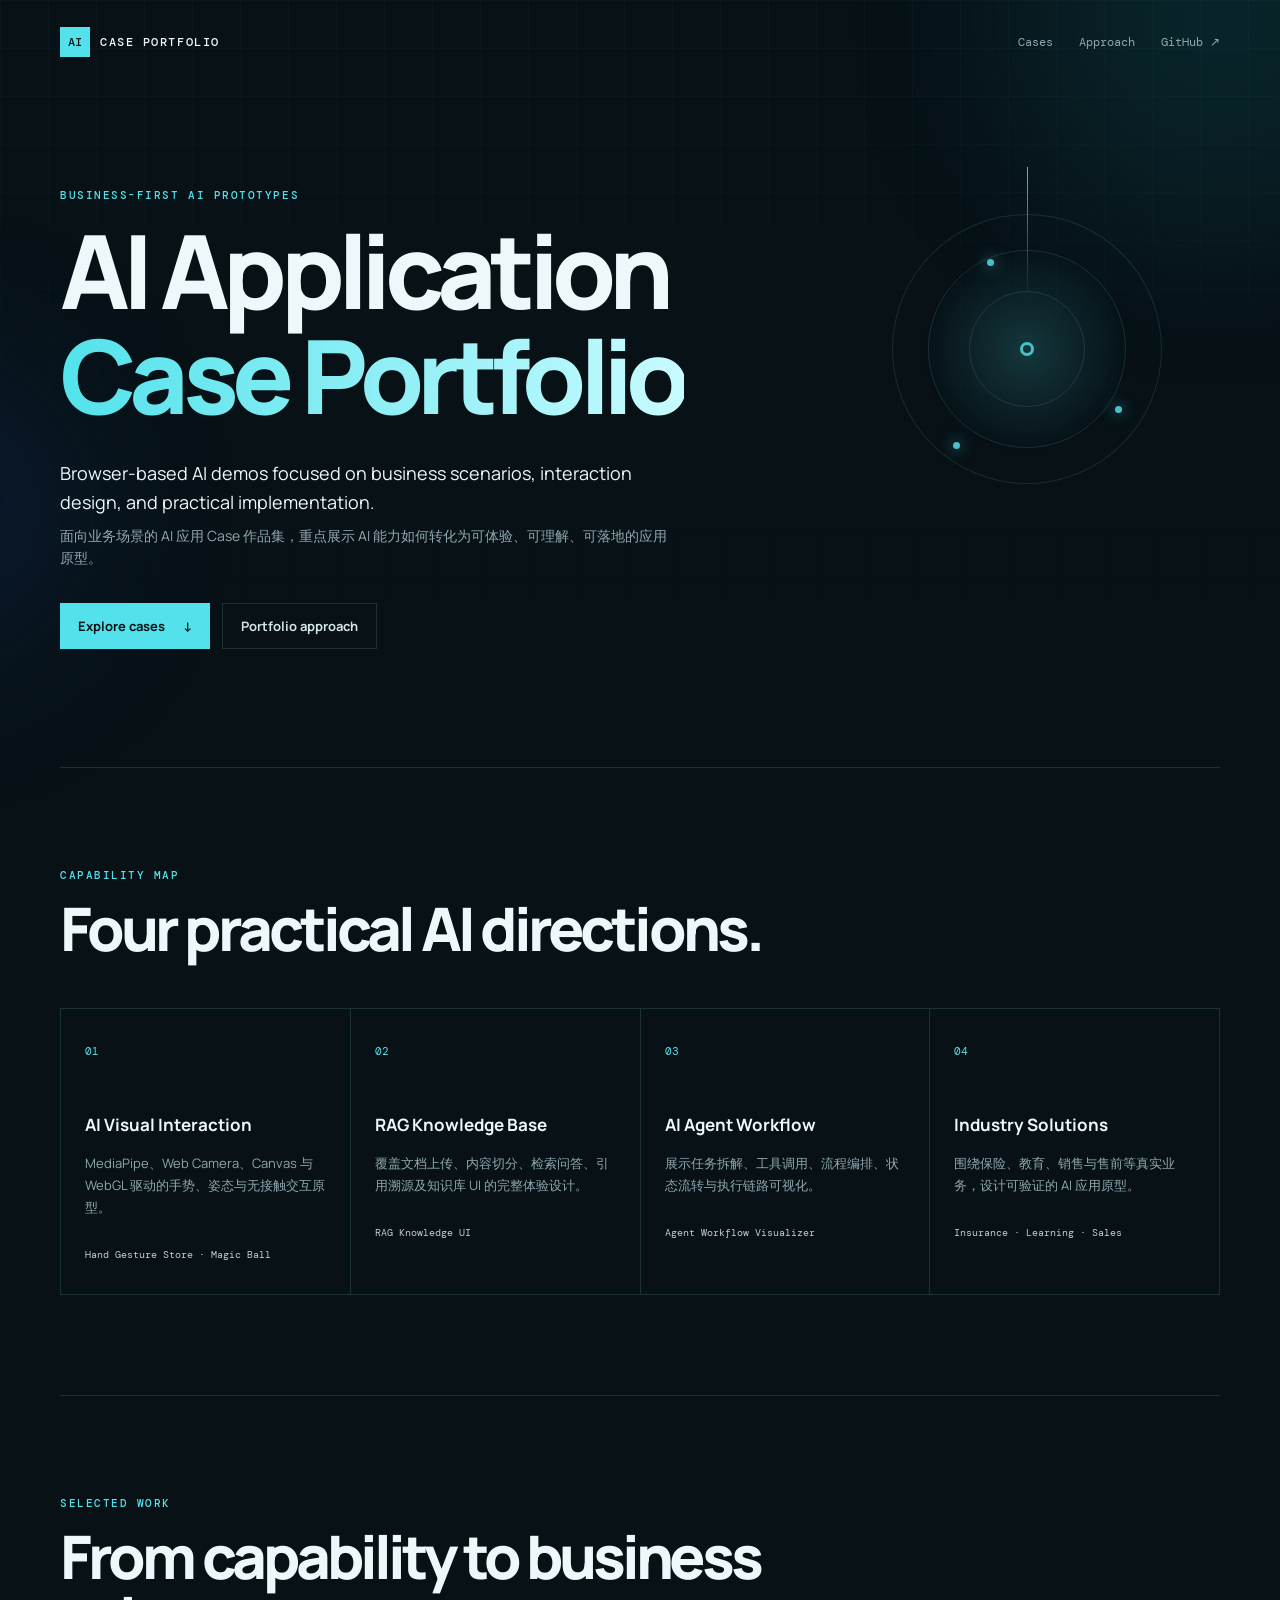
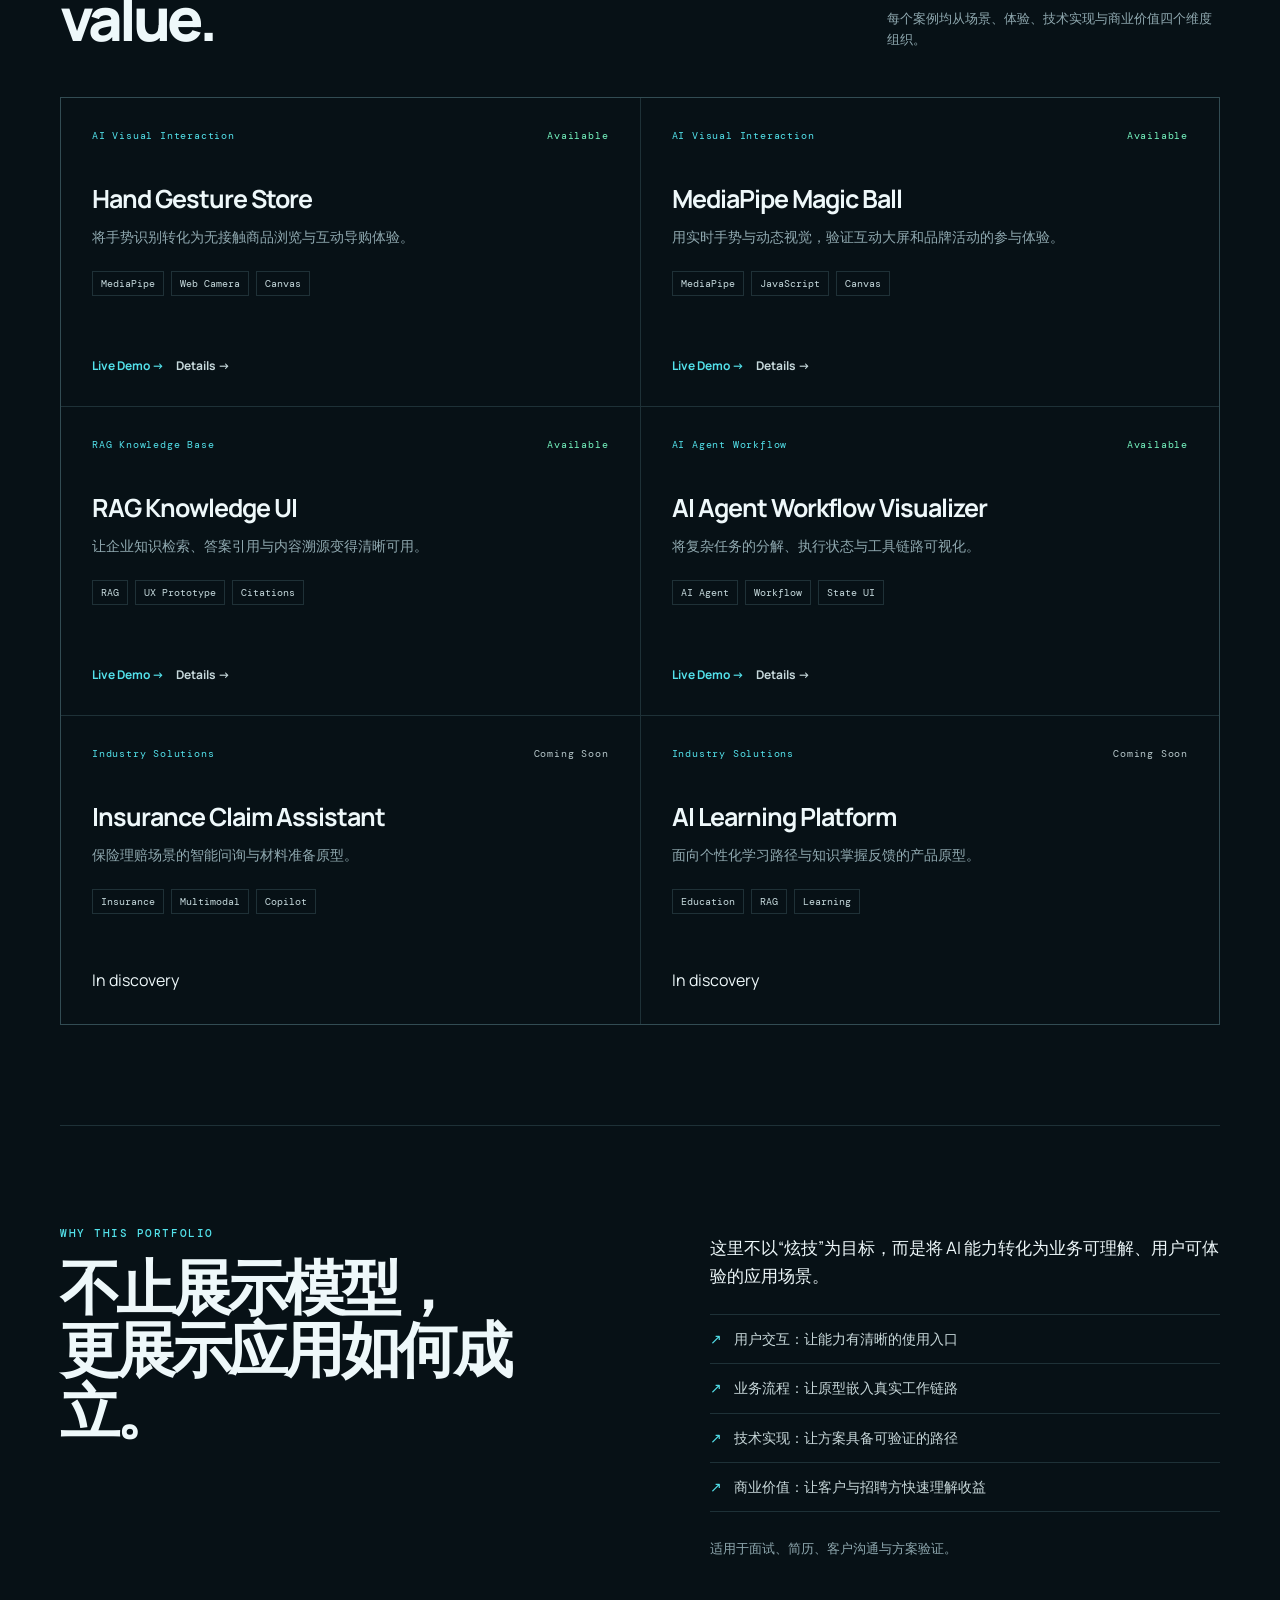
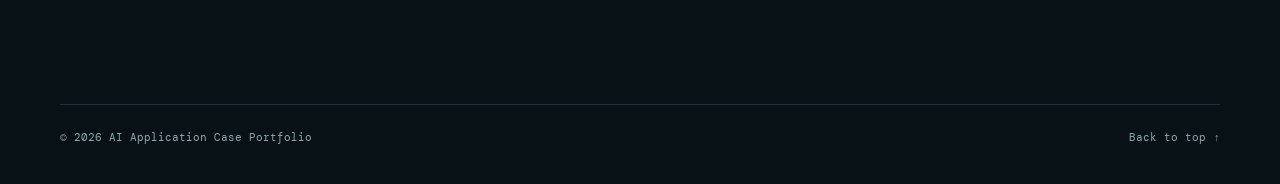
==== index.html @ acb5e0bf "Initial AI case portfolio" ====
<!doctype html>
<html lang="en">
  <head>
    <meta charset="UTF-8" />
    <meta name="viewport" content="width=device-width, initial-scale=1.0" />
    <meta name="description" content="AI application case portfolio — business-first, browser-based demos." />
    <title>AI Application Case Portfolio</title>
    <link rel="icon" href="favicon.svg" type="image/svg+xml" />
    <link rel="stylesheet" href="style.css" />
  </head>
  <body>
    <div class="site-glow glow-one"></div><div class="site-glow glow-two"></div>
    <header class="site-header container">
      <a class="brand" href="./" aria-label="AI Case Portfolio home"><span class="brand-mark">AI</span><span>CASE PORTFOLIO</span></a>
      <nav aria-label="Primary navigation"><a href="#cases">Cases</a><a href="#approach">Approach</a><a href="https://github.com/AI-Application-Projects" target="_blank" rel="noreferrer">GitHub ↗</a></nav>
    </header>
    <main>
      <section class="hero container" aria-labelledby="hero-title">
        <p class="eyebrow">BUSINESS-FIRST AI PROTOTYPES</p>
        <h1 id="hero-title">AI Application<br /><span>Case Portfolio</span></h1>
        <p class="hero-lead">Browser-based AI demos focused on business scenarios, interaction design, and practical implementation.</p>
        <p class="hero-cn">面向业务场景的 AI 应用 Case 作品集，重点展示 AI 能力如何转化为可体验、可理解、可落地的应用原型。</p>
        <div class="hero-actions"><a class="button button-primary" href="#cases">Explore cases <span>↓</span></a><a class="button button-quiet" href="#approach">Portfolio approach</a></div>
        <div class="signal-map" aria-hidden="true"><span></span><span></span><span></span><i></i><b></b></div>
      </section>

      <section class="container section category-section" aria-labelledby="categories-title">
        <div class="section-heading"><p class="eyebrow">CAPABILITY MAP</p><h2 id="categories-title">Four practical AI directions.</h2></div>
        <div class="category-grid">
          <article class="category"><span class="category-no">01</span><h3>AI Visual Interaction</h3><p>MediaPipe、Web Camera、Canvas 与 WebGL 驱动的手势、姿态与无接触交互原型。</p><span>Hand Gesture Store · Magic Ball</span></article>
          <article class="category"><span class="category-no">02</span><h3>RAG Knowledge Base</h3><p>覆盖文档上传、内容切分、检索问答、引用溯源及知识库 UI 的完整体验设计。</p><span>RAG Knowledge UI</span></article>
          <article class="category"><span class="category-no">03</span><h3>AI Agent Workflow</h3><p>展示任务拆解、工具调用、流程编排、状态流转与执行链路可视化。</p><span>Agent Workflow Visualizer</span></article>
          <article class="category"><span class="category-no">04</span><h3>Industry Solutions</h3><p>围绕保险、教育、销售与售前等真实业务，设计可验证的 AI 应用原型。</p><span>Insurance · Learning · Sales</span></article>
        </div>
      </section>

      <section id="cases" class="container section case-section" aria-labelledby="cases-title">
        <div class="section-heading section-heading-row"><div><p class="eyebrow">SELECTED WORK</p><h2 id="cases-title">From capability to business value.</h2></div><p>每个案例均从场景、体验、技术实现与商业价值四个维度组织。</p></div>
        <div id="case-grid" class="case-grid" aria-live="polite"></div>
      </section>

      <section id="approach" class="container section approach" aria-labelledby="approach-title">
        <div><p class="eyebrow">WHY THIS PORTFOLIO</p><h2 id="approach-title">不止展示模型，<br />更展示应用如何成立。</h2></div>
        <div class="approach-copy"><p>这里不以“炫技”为目标，而是将 AI 能力转化为业务可理解、用户可体验的应用场景。</p><ul><li>用户交互：让能力有清晰的使用入口</li><li>业务流程：让原型嵌入真实工作链路</li><li>技术实现：让方案具备可验证的路径</li><li>商业价值：让客户与招聘方快速理解收益</li></ul><p class="muted">适用于面试、简历、客户沟通与方案验证。</p></div>
      </section>
    </main>
    <footer class="container site-footer"><span>© <span id="year"></span> AI Application Case Portfolio</span><a href="#top">Back to top ↑</a></footer>
    <script src="main.js"></script>
  </body>
</html>
---- style.css ----
@import url('https://fonts.googleapis.com/css2?family=DM+Mono:wght@400;500&family=Manrope:wght@400;500;600;700;800&display=swap');
:root{--bg:#071116;--surface:#0c1a20;--line:rgba(157,219,229,.16);--text:#eef8fa;--muted:#8fa8af;--accent:#53e2eb;--accent-2:#629fff;--max:1160px}*{box-sizing:border-box}html{scroll-behavior:smooth}body{margin:0;background:var(--bg);color:var(--text);font-family:Manrope,Arial,sans-serif;line-height:1.6;overflow-x:hidden}body:before{content:"";position:fixed;inset:0;pointer-events:none;background-image:linear-gradient(rgba(110,205,220,.035) 1px,transparent 1px),linear-gradient(90deg,rgba(110,205,220,.035) 1px,transparent 1px);background-size:48px 48px;mask-image:linear-gradient(to bottom,#000,transparent 70%)}a{color:inherit;text-decoration:none}.container{width:min(calc(100% - 48px),var(--max));margin:0 auto}.site-header{height:84px;display:flex;justify-content:space-between;align-items:center;position:relative;z-index:2}.brand{font:500 12px 'DM Mono',monospace;letter-spacing:.13em;display:flex;align-items:center;gap:10px}.brand-mark{display:grid;place-items:center;width:30px;height:30px;background:var(--accent);color:#061114;font-weight:500;letter-spacing:0}.site-header nav{display:flex;gap:26px;font:12px 'DM Mono',monospace;color:var(--muted)}.site-header nav a:hover,.site-footer a:hover{color:var(--accent)}.hero{position:relative;padding:104px 0 118px;min-height:660px}.eyebrow{margin:0 0 16px;color:var(--accent);font:500 11px 'DM Mono',monospace;letter-spacing:.14em}.hero h1,.section h2{margin:0;font-weight:800;letter-spacing:-.065em;line-height:1.03}.hero h1{font-size:clamp(50px,8vw,104px);max-width:840px}.hero h1 span{color:transparent;background:linear-gradient(90deg,var(--accent),#c7fbff);background-clip:text}.hero-lead{max-width:590px;margin:30px 0 8px;font-size:18px}.hero-cn{max-width:620px;margin:0;color:var(--muted);font-size:14px}.hero-actions{display:flex;gap:12px;margin-top:34px}.button{display:inline-flex;align-items:center;justify-content:center;gap:18px;min-height:46px;padding:0 18px;font-size:13px;font-weight:700;transition:transform .2s,background .2s}.button:hover{transform:translateY(-2px)}.button-primary{background:var(--accent);color:#071116}.button-quiet{border:1px solid var(--line);color:#d4e4e7}.signal-map{position:absolute;right:5%;top:130px;width:270px;height:270px;border:1px solid var(--line);border-radius:50%;opacity:.85;background:radial-gradient(circle,rgba(83,226,235,.22),transparent 55%);animation:drift 8s ease-in-out infinite}.signal-map:before,.signal-map:after{content:"";position:absolute;border:1px solid var(--line);border-radius:50%;inset:35px}.signal-map:after{inset:76px}.signal-map span{position:absolute;width:7px;height:7px;border-radius:50%;background:var(--accent);box-shadow:0 0 16px var(--accent)}.signal-map span:nth-child(1){top:44px;left:94px}.signal-map span:nth-child(2){right:39px;bottom:70px}.signal-map span:nth-child(3){bottom:34px;left:60px}.signal-map i{position:absolute;width:1px;height:130px;background:linear-gradient(var(--accent),transparent);left:50%;top:-48px}.signal-map b{position:absolute;width:14px;height:14px;left:calc(50% - 7px);top:calc(50% - 7px);border:3px solid var(--accent);border-radius:50%}.site-glow{position:fixed;border-radius:50%;pointer-events:none;filter:blur(90px);opacity:.18}.glow-one{width:420px;height:420px;background:#167986;top:-190px;right:-150px}.glow-two{width:300px;height:300px;background:#2349a8;top:40%;left:-220px}.section{padding:100px 0;border-top:1px solid var(--line);position:relative}.section h2{font-size:clamp(34px,4.7vw,60px)}.category-grid{display:grid;grid-template-columns:repeat(4,1fr);margin-top:48px;border-top:1px solid var(--line);border-left:1px solid var(--line)}.category{min-height:270px;padding:28px 24px;border-right:1px solid var(--line);border-bottom:1px solid var(--line);transition:background .25s}.category:hover{background:rgba(83,226,235,.055)}.category-no{font:11px 'DM Mono',monospace;color:var(--accent)}.category h3{margin:48px 0 14px;font-size:17px}.category p{color:var(--muted);font-size:13px;line-height:1.7;margin:0 0 22px}.category>span:last-child{font:10px 'DM Mono',monospace;color:#bfd1d5}.section-heading-row{display:flex;justify-content:space-between;align-items:end;gap:40px}.section-heading-row>p{max-width:340px;margin:0;color:var(--muted);font-size:13px}.case-grid{margin-top:48px;display:grid;grid-template-columns:repeat(2,1fr);gap:1px;background:var(--line);border:1px solid var(--line)}.case-card{padding:31px;background:var(--bg);min-height:308px;display:flex;flex-direction:column;position:relative;transition:background .2s}.case-card:hover{background:#0b1a20}.case-top{display:flex;justify-content:space-between;gap:12px;align-items:start}.case-category,.status{font:10px 'DM Mono',monospace;letter-spacing:.08em}.case-category{color:var(--accent)}.status{color:#b6c7ca}.status.available{color:#75f5c0}.case-card h3{font-size:25px;line-height:1.2;letter-spacing:-.04em;margin:42px 0 12px;max-width:400px}.case-card p{font-size:14px;color:var(--muted);margin:0}.tags{display:flex;flex-wrap:wrap;gap:7px;margin:22px 0}.tag{font:10px 'DM Mono',monospace;border:1px solid var(--line);padding:5px 8px;color:#c6dadd}.case-actions{display:flex;gap:12px;margin-top:auto}.case-actions a{font-size:12px;font-weight:700;color:var(--accent)}.case-actions a:last-child{color:#c7d9dc}.approach{display:grid;grid-template-columns:1fr 1fr;gap:12%;padding-bottom:120px}.approach-copy{padding-top:8px}.approach-copy p{margin:0 0 25px;font-size:17px}.approach-copy ul{list-style:none;margin:0;padding:0;border-top:1px solid var(--line)}.approach-copy li{padding:13px 0;border-bottom:1px solid var(--line);font-size:14px;color:#c8d8da}.approach-copy li:before{content:'↗';color:var(--accent);margin-right:12px}.approach-copy .muted{color:var(--muted);font-size:13px;margin-top:26px}.site-footer{border-top:1px solid var(--line);padding:25px 0 40px;display:flex;justify-content:space-between;color:var(--muted);font:11px 'DM Mono',monospace}@keyframes drift{50%{transform:translateY(14px) rotate(8deg)}}@media(max-width:760px){.container{width:min(calc(100% - 32px),var(--max))}.site-header{height:70px}.site-header nav{gap:14px;font-size:10px}.hero{min-height:610px;padding:85px 0}.signal-map{width:190px;height:190px;top:260px;right:0;opacity:.38}.hero-lead{font-size:16px}.category-grid,.case-grid{grid-template-columns:1fr}.category{min-height:auto}.category h3{margin-top:28px}.section{padding:68px 0}.section-heading-row,.approach{display:block}.section-heading-row>p{margin-top:18px}.case-card{min-height:285px}.approach-copy{margin-top:34px}.site-footer{gap:18px;line-height:1.5}}
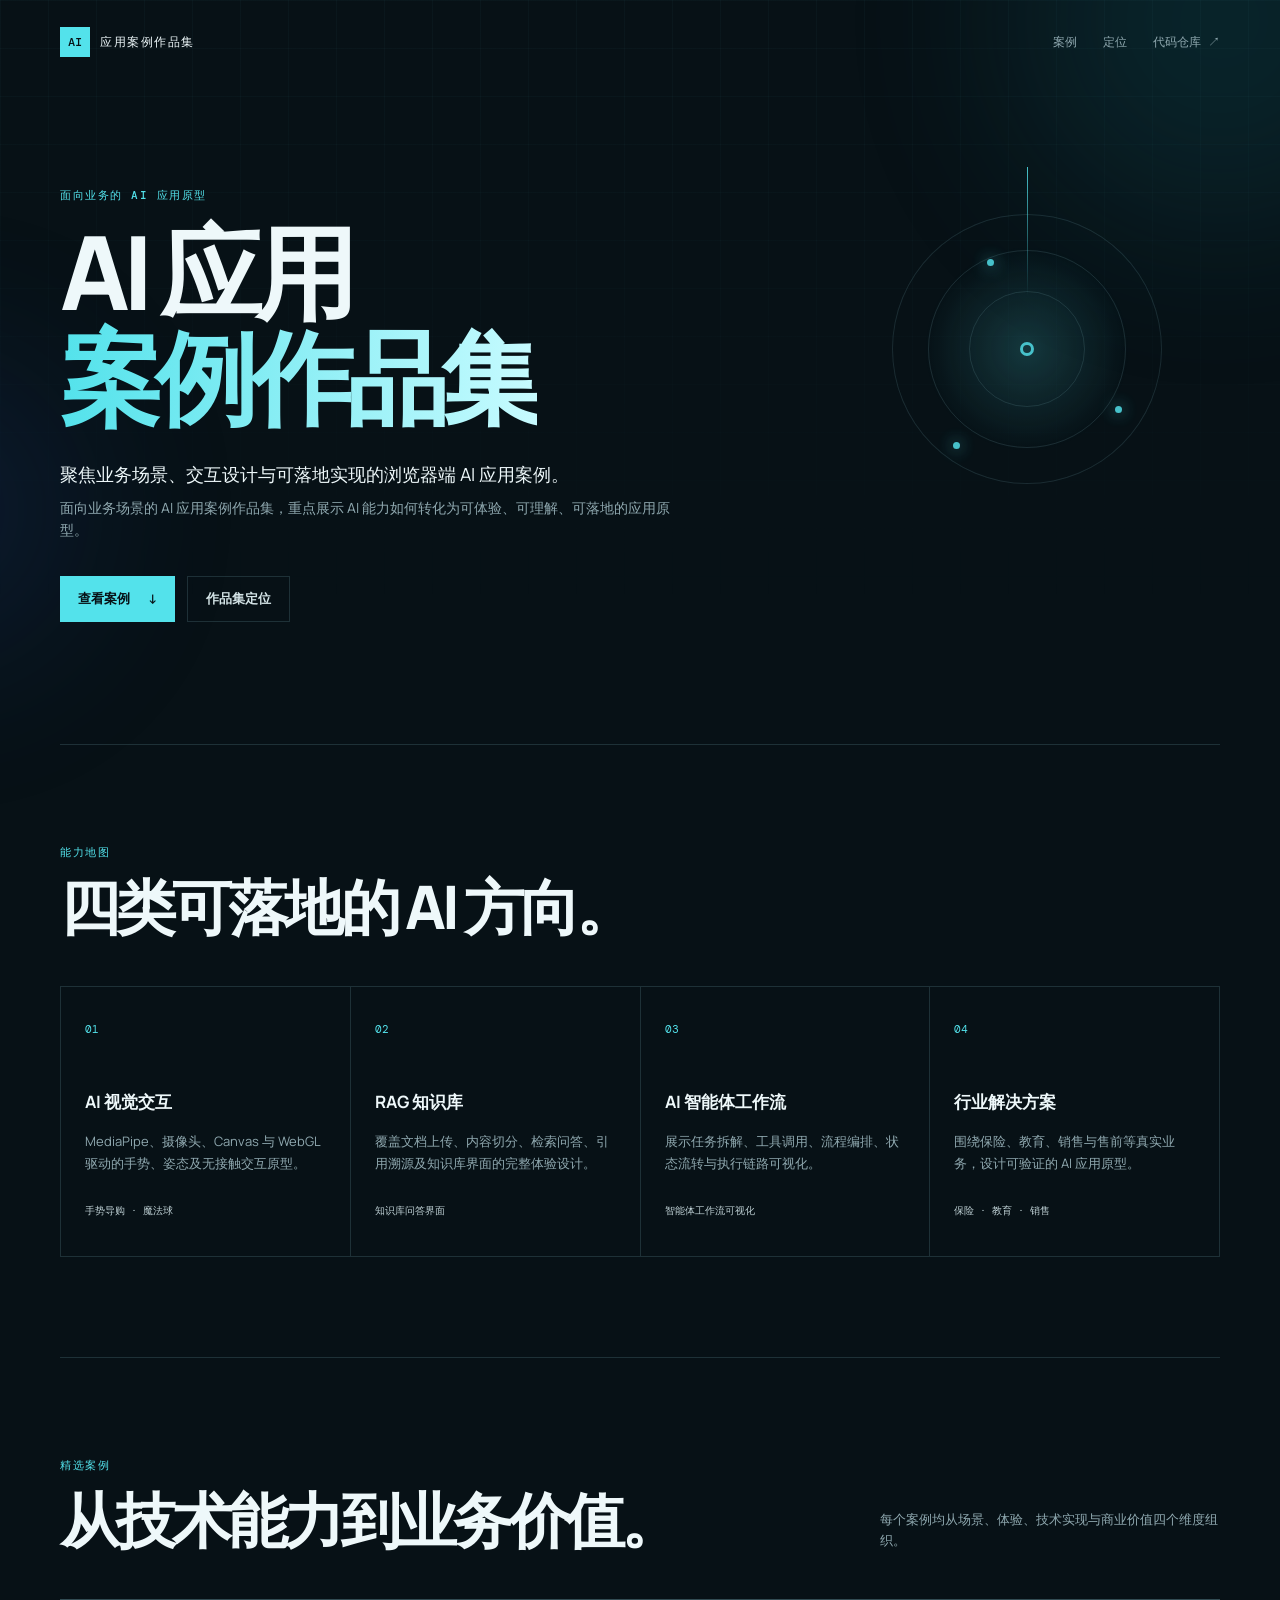
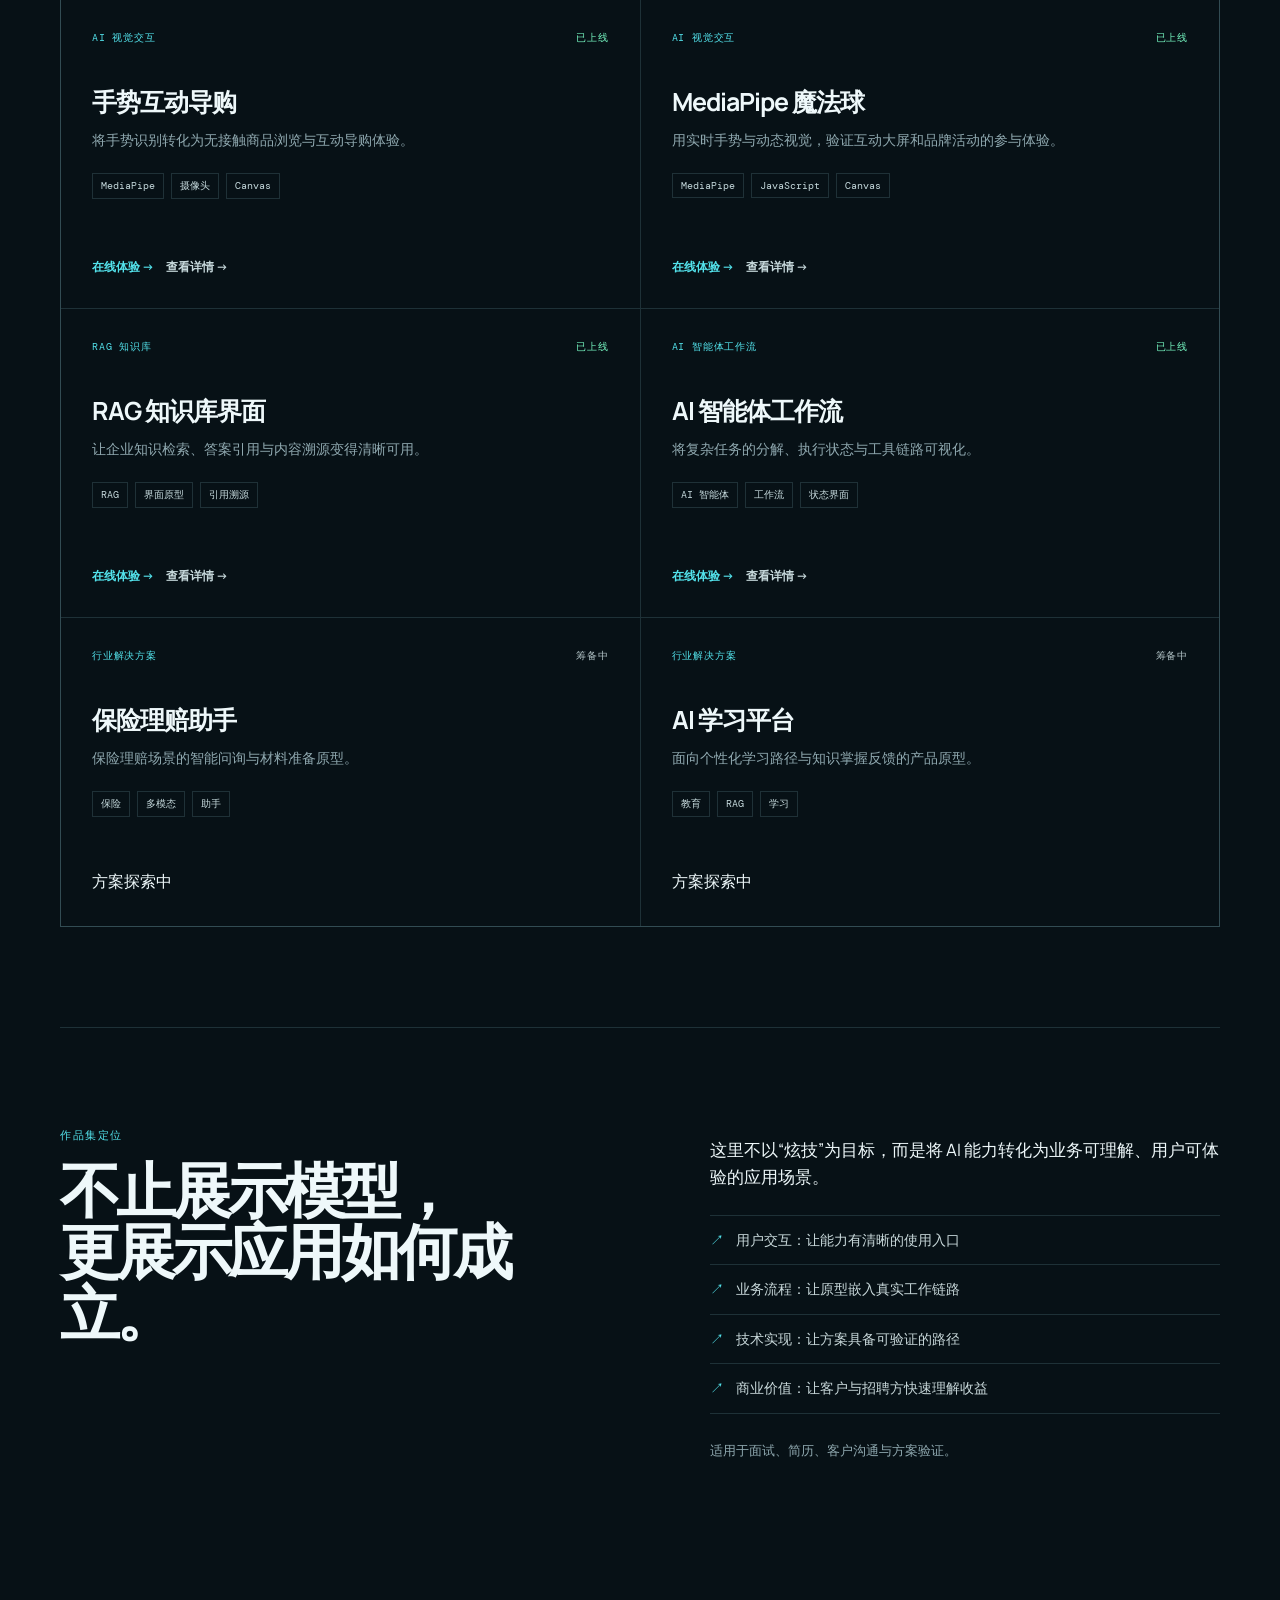
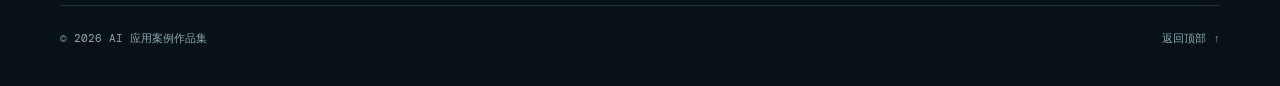
==== commit 40fa99fd: "Localize portfolio and shorten case URLs" ====
--- a/index.html
+++ b/index.html
@@ -1,50 +1,50 @@
 <!doctype html>
-<html lang="en">
+<html lang="zh-CN">
   <head>
     <meta charset="UTF-8" />
     <meta name="viewport" content="width=device-width, initial-scale=1.0" />
-    <meta name="description" content="AI application case portfolio — business-first, browser-based demos." />
-    <title>AI Application Case Portfolio</title>
+    <meta name="description" content="面向业务场景的 AI 应用案例作品集。" />
+    <title>AI 应用案例作品集</title>
     <link rel="icon" href="favicon.svg" type="image/svg+xml" />
     <link rel="stylesheet" href="style.css" />
   </head>
   <body>
     <div class="site-glow glow-one"></div><div class="site-glow glow-two"></div>
     <header class="site-header container">
-      <a class="brand" href="./" aria-label="AI Case Portfolio home"><span class="brand-mark">AI</span><span>CASE PORTFOLIO</span></a>
-      <nav aria-label="Primary navigation"><a href="#cases">Cases</a><a href="#approach">Approach</a><a href="https://github.com/AI-Application-Projects" target="_blank" rel="noreferrer">GitHub ↗</a></nav>
+      <a class="brand" href="./" aria-label="AI 应用案例作品集首页"><span class="brand-mark">AI</span><span>应用案例作品集</span></a>
+      <nav aria-label="主导航"><a href="#cases">案例</a><a href="#approach">定位</a><a href="https://github.com/AI-Application-Projects/ai-cases" target="_blank" rel="noreferrer">代码仓库 ↗</a></nav>
     </header>
     <main>
       <section class="hero container" aria-labelledby="hero-title">
-        <p class="eyebrow">BUSINESS-FIRST AI PROTOTYPES</p>
-        <h1 id="hero-title">AI Application<br /><span>Case Portfolio</span></h1>
-        <p class="hero-lead">Browser-based AI demos focused on business scenarios, interaction design, and practical implementation.</p>
-        <p class="hero-cn">面向业务场景的 AI 应用 Case 作品集，重点展示 AI 能力如何转化为可体验、可理解、可落地的应用原型。</p>
-        <div class="hero-actions"><a class="button button-primary" href="#cases">Explore cases <span>↓</span></a><a class="button button-quiet" href="#approach">Portfolio approach</a></div>
+        <p class="eyebrow">面向业务的 AI 应用原型</p>
+        <h1 id="hero-title">AI 应用<br /><span>案例作品集</span></h1>
+        <p class="hero-lead">聚焦业务场景、交互设计与可落地实现的浏览器端 AI 应用案例。</p>
+        <p class="hero-cn">面向业务场景的 AI 应用案例作品集，重点展示 AI 能力如何转化为可体验、可理解、可落地的应用原型。</p>
+        <div class="hero-actions"><a class="button button-primary" href="#cases">查看案例 <span>↓</span></a><a class="button button-quiet" href="#approach">作品集定位</a></div>
         <div class="signal-map" aria-hidden="true"><span></span><span></span><span></span><i></i><b></b></div>
       </section>
 
       <section class="container section category-section" aria-labelledby="categories-title">
-        <div class="section-heading"><p class="eyebrow">CAPABILITY MAP</p><h2 id="categories-title">Four practical AI directions.</h2></div>
+        <div class="section-heading"><p class="eyebrow">能力地图</p><h2 id="categories-title">四类可落地的 AI 方向。</h2></div>
         <div class="category-grid">
-          <article class="category"><span class="category-no">01</span><h3>AI Visual Interaction</h3><p>MediaPipe、Web Camera、Canvas 与 WebGL 驱动的手势、姿态与无接触交互原型。</p><span>Hand Gesture Store · Magic Ball</span></article>
-          <article class="category"><span class="category-no">02</span><h3>RAG Knowledge Base</h3><p>覆盖文档上传、内容切分、检索问答、引用溯源及知识库 UI 的完整体验设计。</p><span>RAG Knowledge UI</span></article>
-          <article class="category"><span class="category-no">03</span><h3>AI Agent Workflow</h3><p>展示任务拆解、工具调用、流程编排、状态流转与执行链路可视化。</p><span>Agent Workflow Visualizer</span></article>
-          <article class="category"><span class="category-no">04</span><h3>Industry Solutions</h3><p>围绕保险、教育、销售与售前等真实业务，设计可验证的 AI 应用原型。</p><span>Insurance · Learning · Sales</span></article>
+          <article class="category"><span class="category-no">01</span><h3>AI 视觉交互</h3><p>MediaPipe、摄像头、Canvas 与 WebGL 驱动的手势、姿态及无接触交互原型。</p><span>手势导购 · 魔法球</span></article>
+          <article class="category"><span class="category-no">02</span><h3>RAG 知识库</h3><p>覆盖文档上传、内容切分、检索问答、引用溯源及知识库界面的完整体验设计。</p><span>知识库问答界面</span></article>
+          <article class="category"><span class="category-no">03</span><h3>AI 智能体工作流</h3><p>展示任务拆解、工具调用、流程编排、状态流转与执行链路可视化。</p><span>智能体工作流可视化</span></article>
+          <article class="category"><span class="category-no">04</span><h3>行业解决方案</h3><p>围绕保险、教育、销售与售前等真实业务，设计可验证的 AI 应用原型。</p><span>保险 · 教育 · 销售</span></article>
         </div>
       </section>
 
       <section id="cases" class="container section case-section" aria-labelledby="cases-title">
-        <div class="section-heading section-heading-row"><div><p class="eyebrow">SELECTED WORK</p><h2 id="cases-title">From capability to business value.</h2></div><p>每个案例均从场景、体验、技术实现与商业价值四个维度组织。</p></div>
+        <div class="section-heading section-heading-row"><div><p class="eyebrow">精选案例</p><h2 id="cases-title">从技术能力到业务价值。</h2></div><p>每个案例均从场景、体验、技术实现与商业价值四个维度组织。</p></div>
         <div id="case-grid" class="case-grid" aria-live="polite"></div>
       </section>
 
       <section id="approach" class="container section approach" aria-labelledby="approach-title">
-        <div><p class="eyebrow">WHY THIS PORTFOLIO</p><h2 id="approach-title">不止展示模型，<br />更展示应用如何成立。</h2></div>
+        <div><p class="eyebrow">作品集定位</p><h2 id="approach-title">不止展示模型，<br />更展示应用如何成立。</h2></div>
         <div class="approach-copy"><p>这里不以“炫技”为目标，而是将 AI 能力转化为业务可理解、用户可体验的应用场景。</p><ul><li>用户交互：让能力有清晰的使用入口</li><li>业务流程：让原型嵌入真实工作链路</li><li>技术实现：让方案具备可验证的路径</li><li>商业价值：让客户与招聘方快速理解收益</li></ul><p class="muted">适用于面试、简历、客户沟通与方案验证。</p></div>
       </section>
     </main>
-    <footer class="container site-footer"><span>© <span id="year"></span> AI Application Case Portfolio</span><a href="#top">Back to top ↑</a></footer>
+    <footer class="container site-footer"><span>© <span id="year"></span> AI 应用案例作品集</span><a href="#top">返回顶部 ↑</a></footer>
     <script src="main.js"></script>
   </body>
 </html>
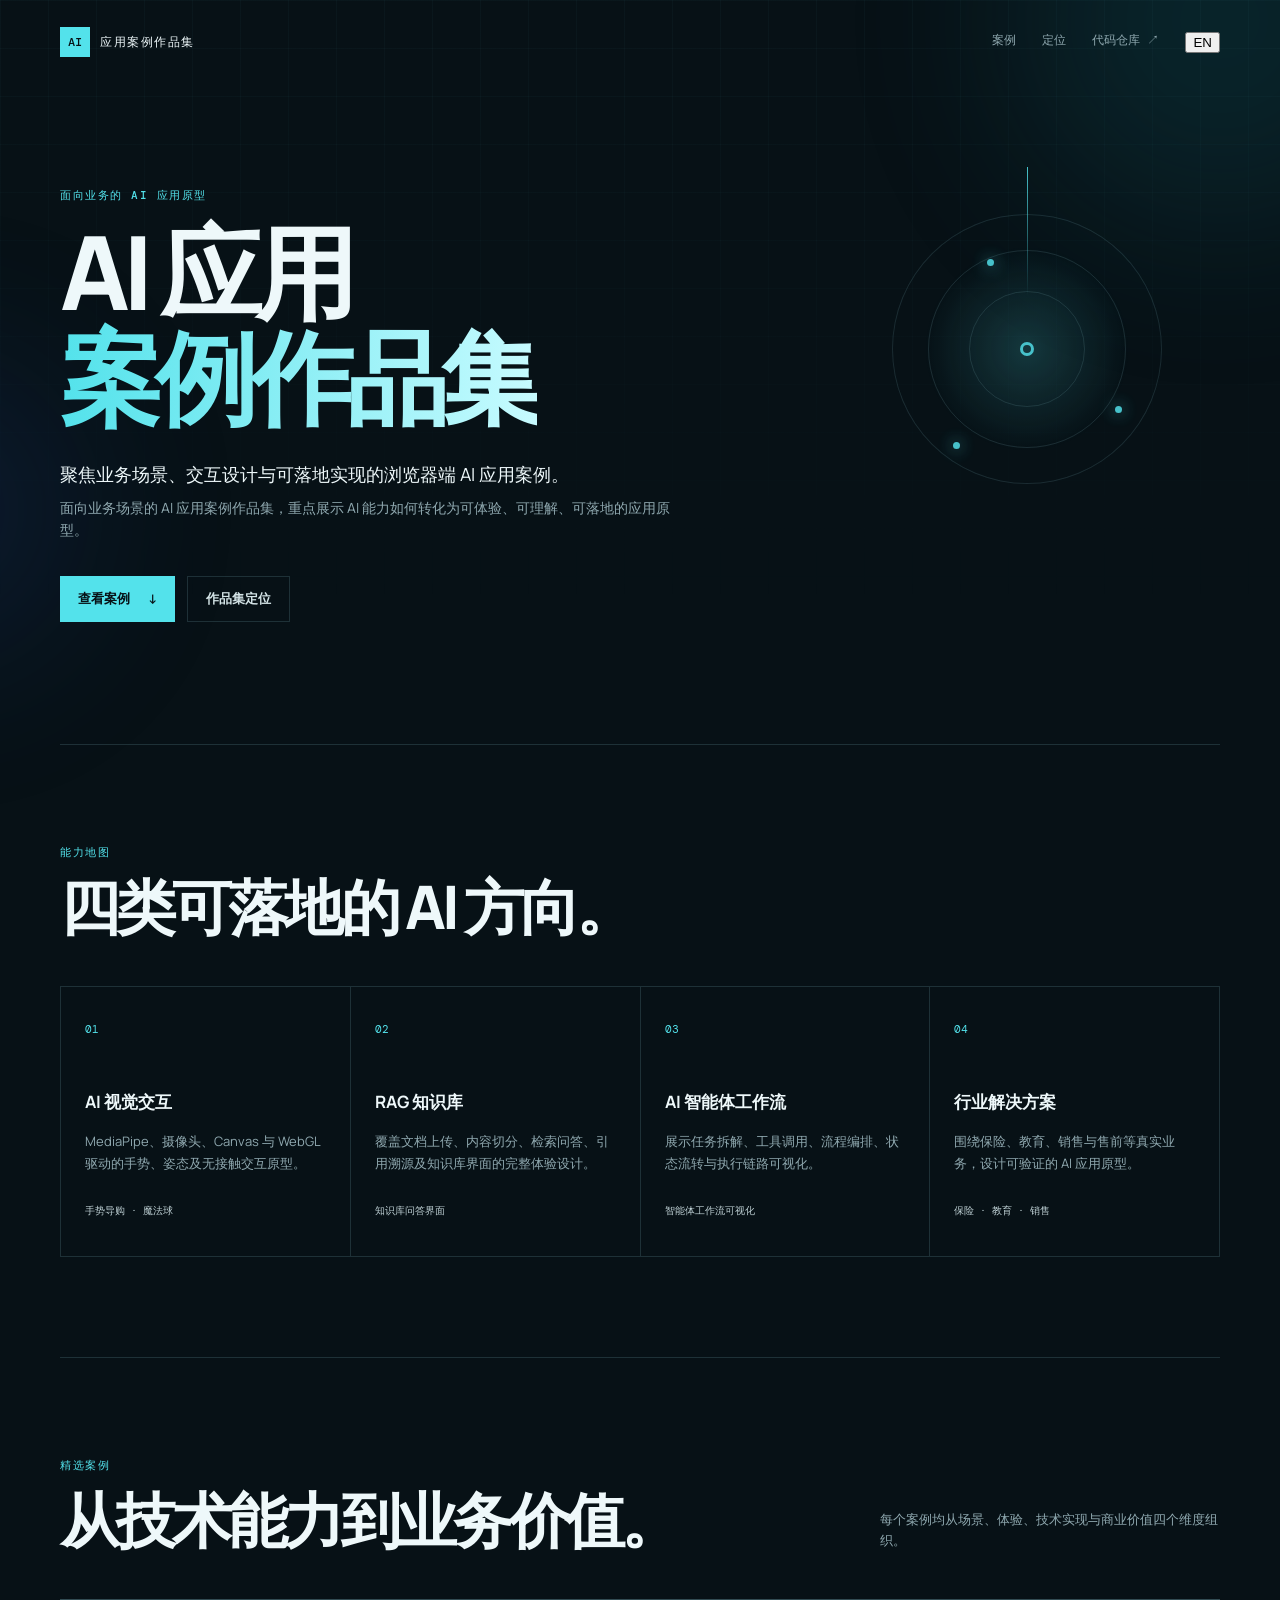
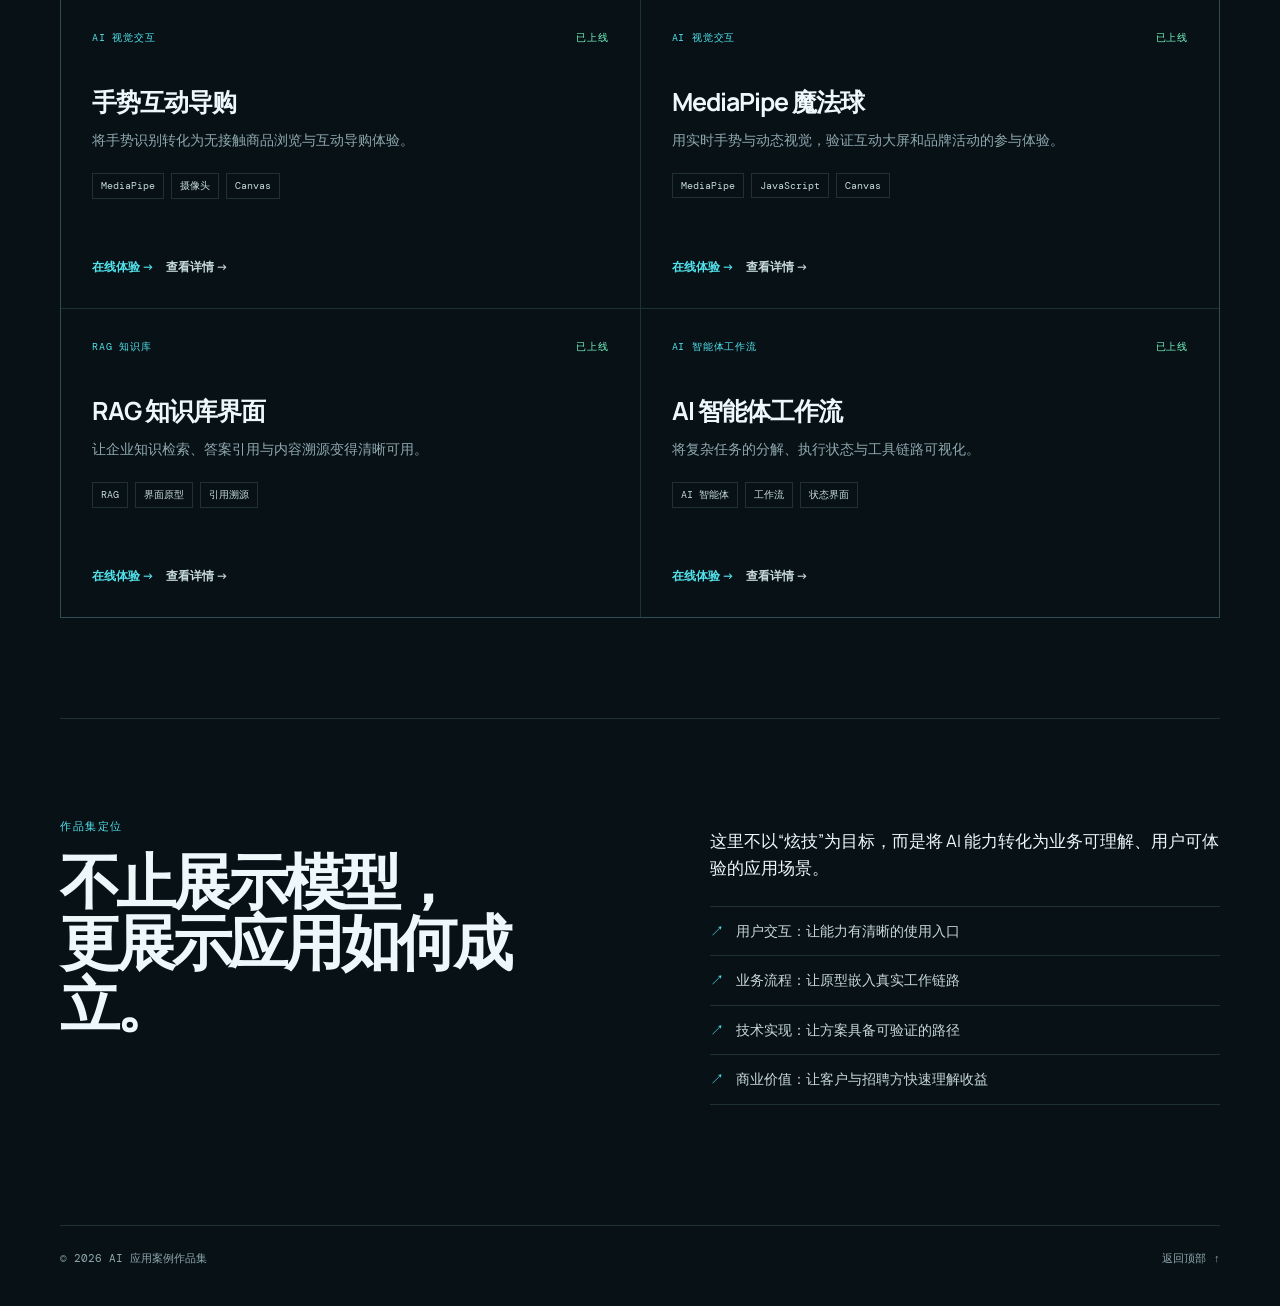
==== commit 695de420: "Add bilingual portfolio switch" ====
--- a/index.html
+++ b/index.html
@@ -41,10 +41,10 @@
 
       <section id="approach" class="container section approach" aria-labelledby="approach-title">
         <div><p class="eyebrow">作品集定位</p><h2 id="approach-title">不止展示模型，<br />更展示应用如何成立。</h2></div>
-        <div class="approach-copy"><p>这里不以“炫技”为目标，而是将 AI 能力转化为业务可理解、用户可体验的应用场景。</p><ul><li>用户交互：让能力有清晰的使用入口</li><li>业务流程：让原型嵌入真实工作链路</li><li>技术实现：让方案具备可验证的路径</li><li>商业价值：让客户与招聘方快速理解收益</li></ul><p class="muted">适用于面试、简历、客户沟通与方案验证。</p></div>
+        <div class="approach-copy"><p>这里不以“炫技”为目标，而是将 AI 能力转化为业务可理解、用户可体验的应用场景。</p><ul><li>用户交互：让能力有清晰的使用入口</li><li>业务流程：让原型嵌入真实工作链路</li><li>技术实现：让方案具备可验证的路径</li><li>商业价值：让客户与招聘方快速理解收益</li></ul></div>
       </section>
     </main>
     <footer class="container site-footer"><span>© <span id="year"></span> AI 应用案例作品集</span><a href="#top">返回顶部 ↑</a></footer>
-    <script src="main.js"></script>
+    <script src="i18n.js"></script><script src="main.js"></script>
   </body>
 </html>
